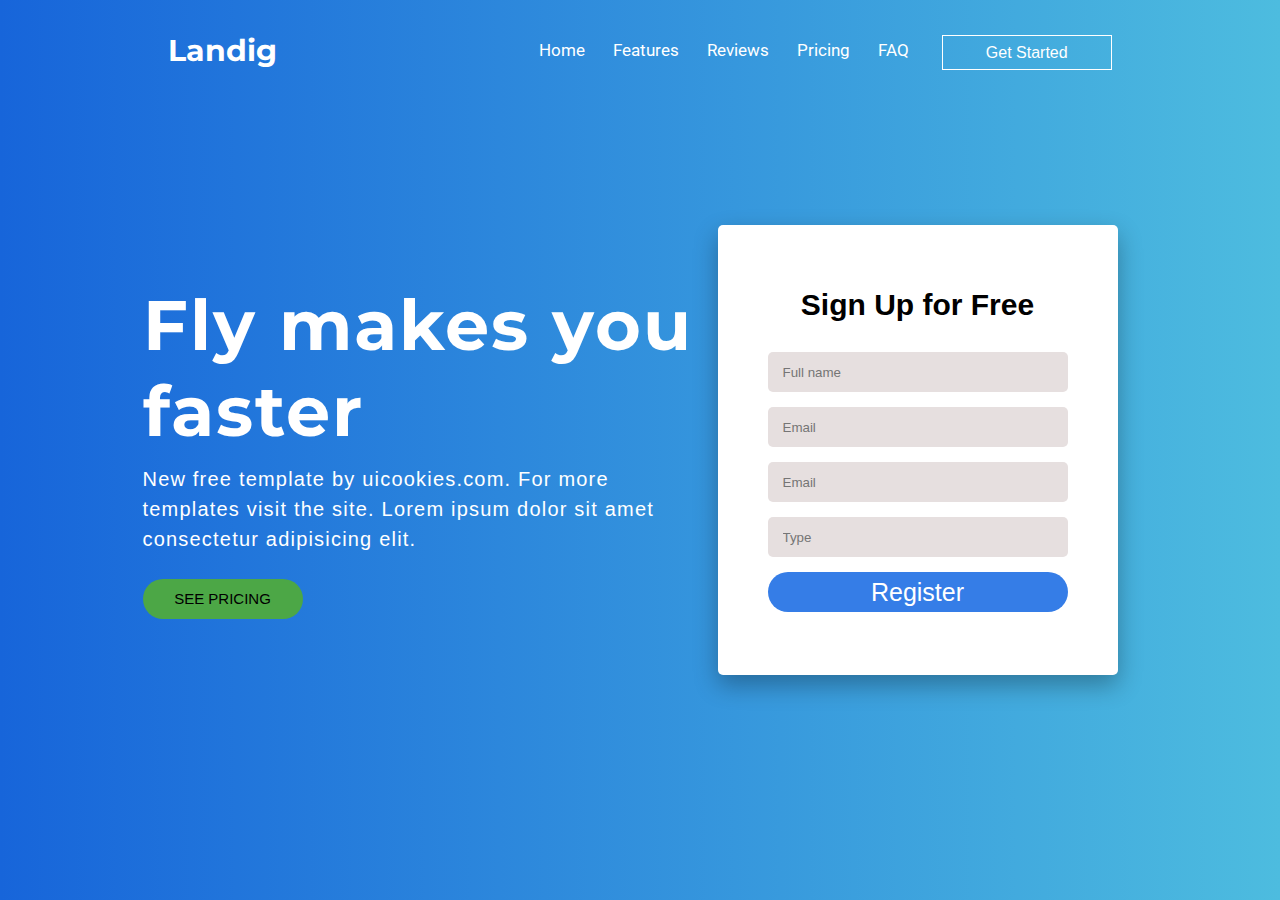
==== task1/index.html @ eb3a9ce2 "added color-boxmodel folder" ====
<!DOCTYPE html>
<html lang="en">
<head>
    <meta charset="UTF-8">
    <meta http-equiv="X-UA-Compatible" content="IE=edge">
    <meta name="viewport" content="width=device-width, initial-scale=1.0">
    <link rel="preconnect" href="https://fonts.googleapis.com">
    <link rel="preconnect" href="https://fonts.googleapis.com">
    <link rel="preconnect" href="https://fonts.gstatic.com" crossorigin>
    <link href="https://fonts.googleapis.com/css2?family=Roboto:wght@100&display=swap" rel="stylesheet">
    <link rel="preconnect" href="https://fonts.gstatic.com" crossorigin>
    <link href="https://fonts.googleapis.com/css2?family=Montserrat:wght@100&display=swap" rel="stylesheet">
    <link rel="stylesheet" href="./assets/style.css">
    <title>Document</title>
</head>
<body>
    <div id="main">
        <div class="navbar">
            <div class="logo">
                <h3>Landig</h3>
            </div>
            <div class="menu">
                <ul>
                    <li><a href="">Home</a></li>
                    <li><a href="">Features</a></li>
                    <li><a href="">Reviews</a></li>
                    <li><a href="">Pricing</a></li>
                    <li><a href="">FAQ</a></li>
                </ul>
                <div class="get">
                    <button type="submit">Get Started</button>
                </div>
            </div>
        </div>
        <div class="card">
            <div class="right">
                <h1>Fly makes you <br>faster</h1>
                <p>New free template by uicookies.com. For more <br>templates visit the site. Lorem ipsum dolor sit amet <br> consectetur adipisicing elit.</p>
                <button>SEE PRICING</button>
            </div>

            <div class="left">
                <form action="">
                    <h2>Sign Up for Free</h2>
                    <input type="text" placeholder="Full name">
                    <input type="email" placeholder="Email">
                    <input type="email" placeholder="Email">
                    <input type="text" placeholder="Type">
                    <button type="submit">Register</button>
                </form>
            </div>
        </div>
    </div>
</body>
</html>
---- task1/assets/style.css ----
*{
    margin: 0;
    padding: 0;
    box-sizing: border-box;
    font-family: sans-serif;
    list-style: none;
}

#main{  
    width: 100%;
    height: 100vh;
    position: relative;
    display: flex;
    justify-content: center;
    background: linear-gradient(90deg, #1765da 0%, #4dbcdf 100%);
}

.navbar{
    width: 100%;
    display: flex;
    justify-content: space-around;
    align-items: center;
    position: absolute;
    top: 0;
    left: 0;
    padding: 0px 50px;
    margin-top: 25px;
}
.logo h3{
    color: #fff;
    font-family: 'Montserrat', sans-serif;
    font-size: 30px;
}

.menu{
    display: flex;
}
.menu ul{
    padding: 15px;
    display: flex;
}
.menu ul li a{
    color: #fff;
    text-decoration: none;
    font-family: 'Roboto', sans-serif;
    font-size: 17px;
    margin-right: 8px;
    padding: 10px;
}
.menu ul li a:hover{
    color: rgb(187, 255, 0);
}
.get button{
    width: 170px;
    height: 35px;
    border: 1px solid #fff;
    background: none;
    color: #fff;
    font-size: 16px;
    margin-top: 10px;
}

.card{
    width: 100%;
    display: flex;
    align-items: center;
    justify-content: space-around;
}
.right{
    margin-left: 130px;
}
.right h1{
    color: #fff;
    font-size: 70px;
    letter-spacing: 2px;
    font-family:  'Montserrat', sans-serif;
}
.right p{
    color: #fff;
    font-size: 20px;
    margin: 10px 0px;
    line-height: 30px;
    letter-spacing: 1.2px;
}
.right button{
    width: 160px;
    height: 40px;
    background: #4ca746;
    margin-top: 15px;
    font-size: 15px;
    transition: 0.4s ease;
    cursor: pointer;
    border-radius: 30px;
    border: none;
}
.right button:hover{
    background-color: aqua;
}

.left{
    box-shadow: 0 10px 25px rgba(0, 0, 0, 0.3);
    display: flex;
    width: 400px;
    height: 450px;
    border-radius: 5px;
    background: #fff;
    margin-right: 150px;
}
.left h2{
    text-align: center;
    font-size: 30px;
    margin-bottom: 15px;
}
.left form{
    display: flex;
    margin: auto;
    flex-direction: column;
}
.left input{
    width: 100%;
    height: 40px;
    margin-top: 15px;
    padding-left: 15px;
    background: rgb(230, 223, 223);
    border: none;
    border-radius: 5px;
}
.left button{
    width: 300px;
    height: 40px;
    margin-top: 15px;
    border: none;
    border-radius: 30px;
    background: #357de7;
    color: #fff;
    font-size: 25px;
}
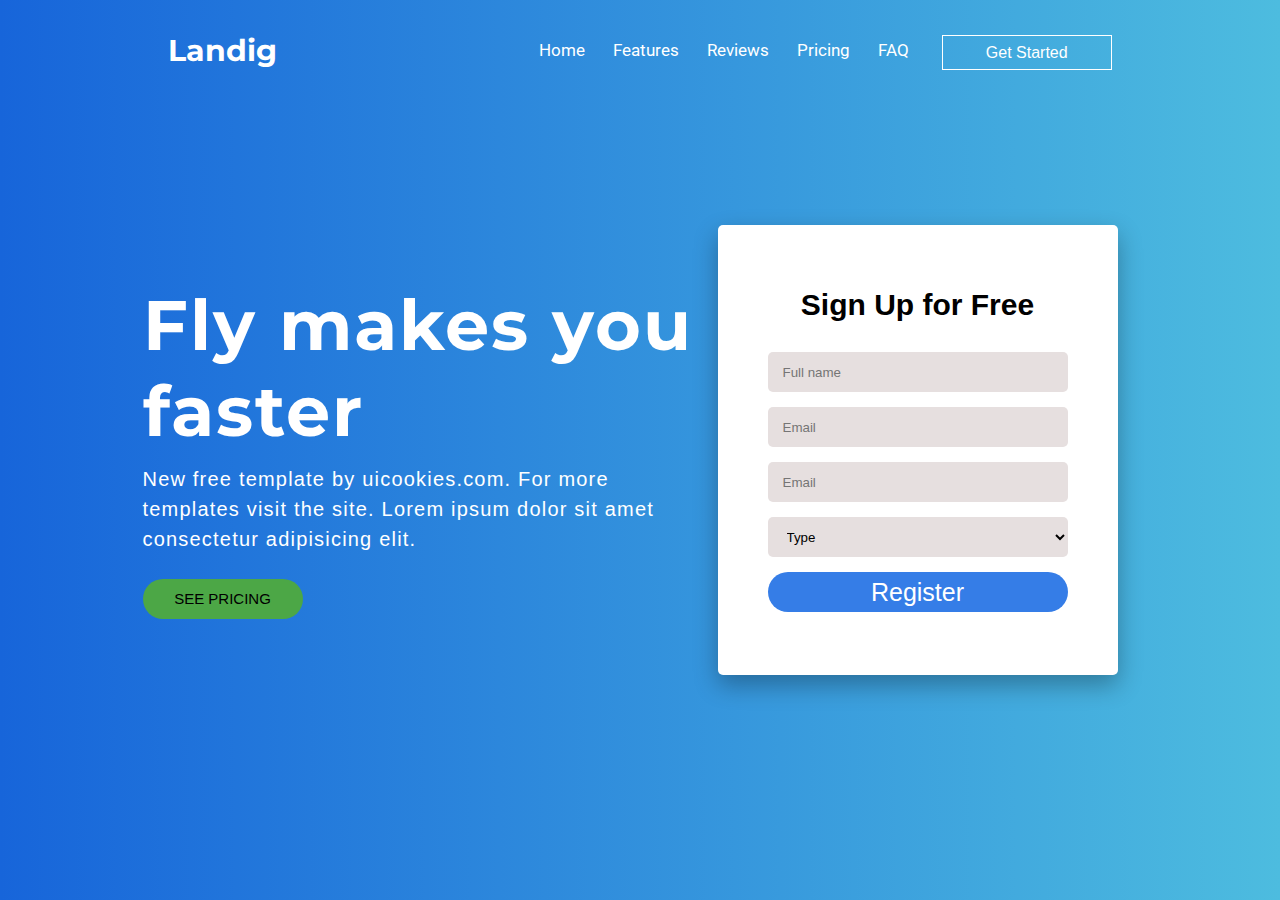
==== commit 8d905e80: "task1 folder class left to make a change" ====
--- a/task1/index.html
+++ b/task1/index.html
@@ -42,10 +42,14 @@
             <div class="left">
                 <form action="">
                     <h2>Sign Up for Free</h2>
-                    <input type="text" placeholder="Full name">
+                    <input type="text" placeholder="Full name" required="">
                     <input type="email" placeholder="Email">
                     <input type="email" placeholder="Email">
-                    <input type="text" placeholder="Type">
+                    <select>  
+                        <option value="Course">Type</option>  
+                        <option value="BCA">Male</option>  
+                        <option value="BBA">Female</option>  
+                        </select>  
                     <button type="submit">Register</button>
                 </form>
             </div>
--- a/task1/assets/style.css
+++ b/task1/assets/style.css
@@ -135,9 +135,22 @@
     background: #357de7;
     color: #fff;
     font-size: 25px;
+    cursor: pointer;
+}
+.left button:hover{
+    background-color: #4ca746;
+    opacity: 0.3;
+}
+select{
+    width: 100%;
+    height: 40px;
+    margin-top: 15px;
+    padding-left: 15px;
+    background: rgb(230, 223, 223);
+    border: none;
+    border-radius: 5px;
 }
 
 
 
 
-
